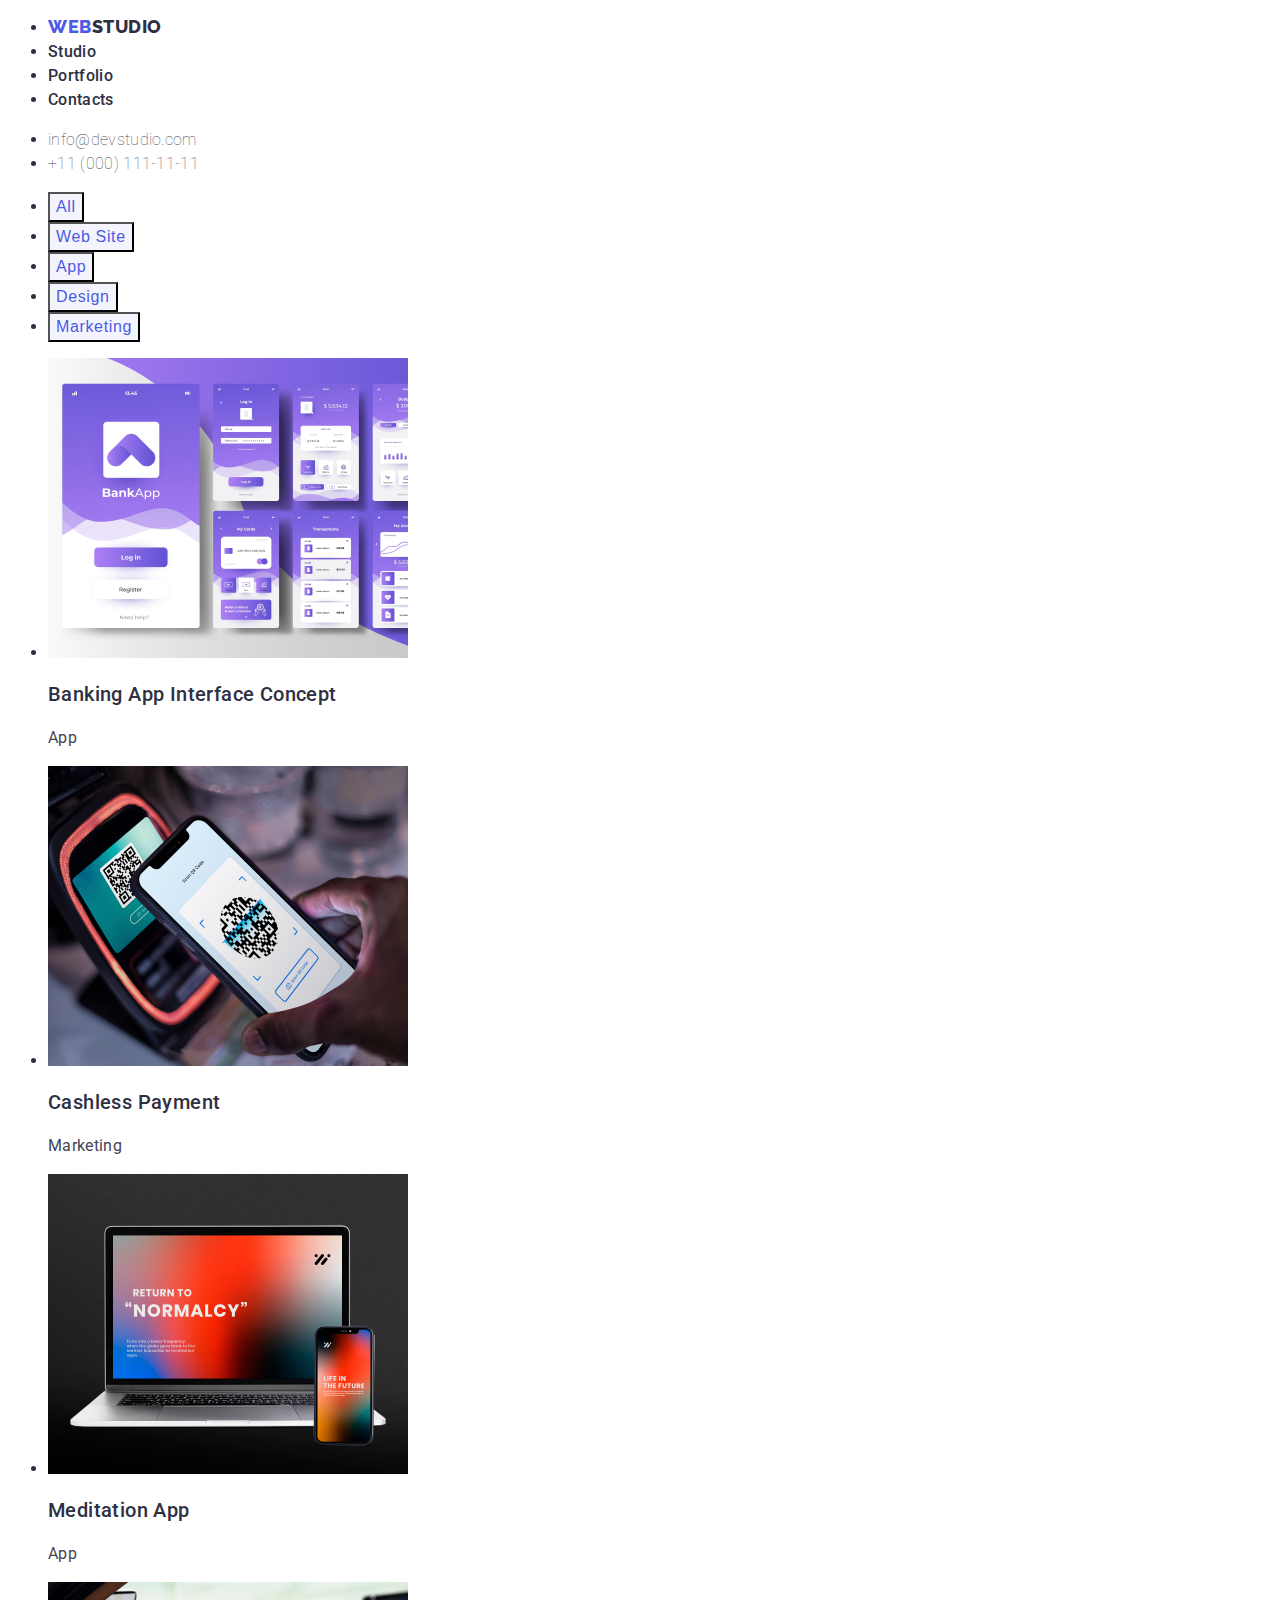
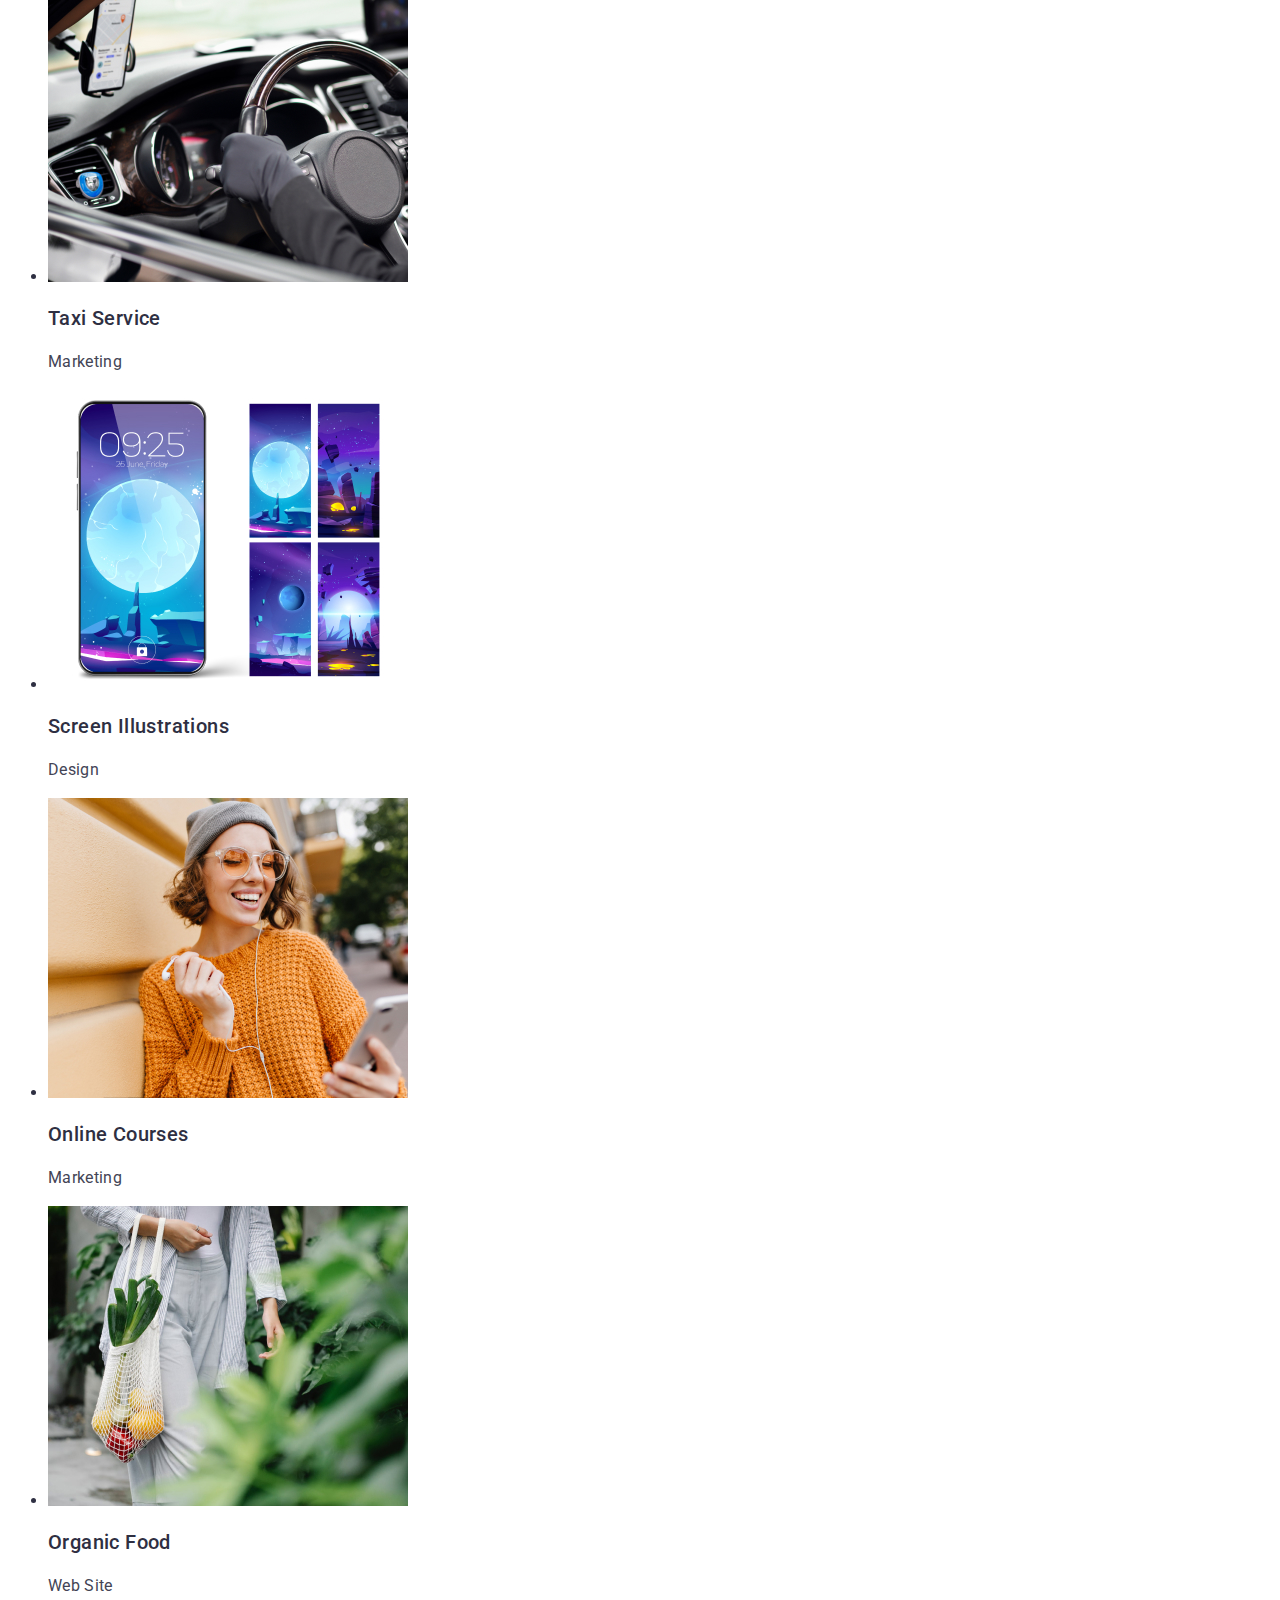
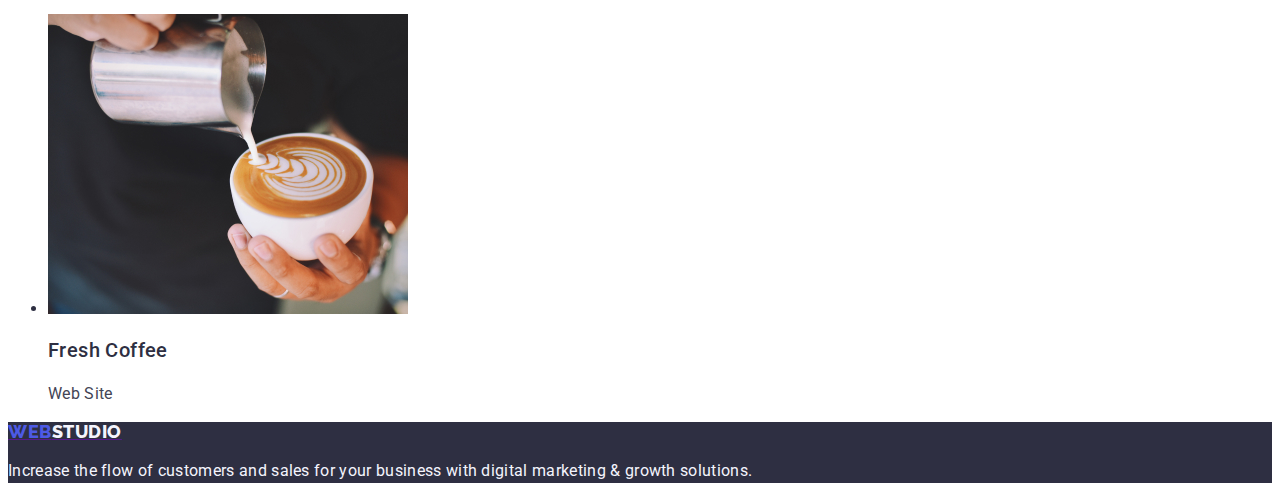
==== portfolio.html @ da1d8193 "Initial commit" ====
<!DOCTYPE html>
<html lang="en">
  <head>
    <meta charset="UTF-8" />
    <meta name="webstudio" content="Portfolio" />
    <title>Portfolio</title>
    <link rel="preconnect" href="https://fonts.googleapis.com" />
    <link rel="preconnect" href="https://fonts.gstatic.com" crossorigin />
    <link
      href="https://fonts.googleapis.com/css2?family=Raleway:wght@800&family=Roboto:wght@400;500;700;900&display=swap"
      rel="stylesheet"
    />
    <link rel="stylesheet" href="./css/styles.css" />
  </head>
  <body>
    <header>
      <nav>
        <ul class="navi-link">
          <li>
            <a href="">
              <span class="logo-web"> WEB</span
              ><span class="logo-studio">STUDIO</span>
            </a>
          </li>
          <li><a href="index.html"> Studio</a></li>
          <li><a href="portfolio.html">Portfolio</a></li>
          <li><a href="">Contacts</a></li>
        </ul>
      </nav>
      <ul class="contacts-links">
        <li><a href="mailto:info@devstudio.com">info@devstudio.com</a></li>
        <li><a href="tel:+11(000)1111111">+11 (000) 111-11-11</a></li>
      </ul>
    </header>
    <main>
      <section>
        <ul class="navi-button">
          <li><button type="button">All</button></li>
          <li>
            <button type="button">Web Site</button>
          </li>
          <li>
            <button type="button">App</button>
          </li>
          <li>
            <button type="button">Design</button>
          </li>
          <li>
            <button type="button">Marketing</button>
          </li>
        </ul>
      </section>
      <section>
        <ul class="photo-name photo-name-item">
          <li>
            <img
              src="images/portfolio1.jpg"
              alt="smartphone screens with banking application"
              width="360"
              height="300"
            />
            <h3>Banking App Interface Concept</h3>
            <p>App</p>
          </li>
          <li>
            <img
              src="images/portfolio2.jpg"
              alt="smartphone screen with qr code"
              width="360"
              height="300"
            />
            <h3>Cashless Payment</h3>
            <p>Marketing</p>
          </li>
          <li>
            <img
              src="images/portfolio3.jpg"
              alt="a laptop with a display screen and a smartphone with the same screen"
              width="360"
              height="300"
            />
            <h3>Meditation App</h3>
            <p>App</p>
          </li>
          <li>
            <img
              src="images/portfolio4.jpg"
              alt="car interior and gloved hands on the steering wheel, smartphone with a map above the steering wheel"
              width="360"
              height="300"
            />
            <h3>Taxi Service</h3>
            <p>Marketing</p>
          </li>
          <li>
            <img
              src="images/portfolio5.jpg"
              alt="smartphone screens with screensaver"
              width="360"
              height="300"
            />
            <h3>Screen Illustrations</h3>
            <p>Design</p>
          </li>
          <li>
            <img
              src="images/portfolio6.jpg"
              alt="a smiling woman in a gray cap, glasses and a yellow sweater holds a smartphone in her hand"
              width="360"
              height="300"
            />
            <h3>Online Courses</h3>
            <p>Marketing</p>
          </li>
          <li>
            <img
              src="images/portfolio8.jpg"
              alt="silhouette of a woman holding a bag in her hand with vegetables"
              width="360"
              height="300"
            />
            <h3>Organic Food</h3>
            <p>Web Site</p>
          </li>

          <li>
            <img
              src="images/portfolio9.jpg"
              alt="a cup of coffee with frothed milk poured"
              width="360"
              height="300"
            />
            <h3>Fresh Coffee</h3>
            <p>Web Site</p>
          </li>
        </ul>
      </section>
    </main>
    <footer>
      <a href="">
        <span class="logo-web"> WEB</span
        ><span class="logo-studio-footer">STUDIO</span>
      </a>
      <p class="footer-tekst">
        Increase the flow of customers and sales for your business with digital
        marketing & growth solutions.
      </p>
    </footer>
  </body>
</html>
---- css/styles.css ----
:root {
  --dark: #2e2f42;
  --primary-brand: #4d5ae5;
  --text: #434455;
  --light: #f4f4fd;
  --accent: #e7e9fc;
  --pressed-state: #404bbf;
  --white: #ffffff;
}

body {
  font-family: "Roboto", sans-serif;
  color: var(--dark, #2e2f42);
  background-color: var(--white, #ffffff);
}
header {
  color: var(--dark, #2e2f42);
  font-weight: 48;
}
.logo-web {
  color: var(--primary-brand, #4d5ae5);
  font-family: Raleway;
  font-size: 18px;
  font-weight: 800;
  line-height: 1.16;
  letter-spacing: 0.54px;
  text-transform: uppercase;
}

.logo-studio {
  color: var(--dark, #2e2f42);
  font-family: Raleway;
  font-size: 18px;
  font-weight: 800;
  line-height: 1.16;
  letter-spacing: 0.54px;
  text-transform: uppercase;
}
.navi-link a {
  text-decoration: none;
  color: var(--dark, #2e2f42);
  font-size: 16px;
  font-weight: 500;
  line-height: 1.5;
  letter-spacing: 0.32px;
}
.navi-link a:hover,
.navi-link a:focus {
  color: var(--pressed-state, #404bbf);
  text-decoration: none;
}
.contacts-links a {
  text-decoration: none;
  color: var(--text, #434455);
  font-size: 16px;
  line-height: 1.5;
  letter-spacing: 0.32px;
}
.contacts-links a:hover,
.contacts-links a:focus {
  color: var(--pressed-state, #404bbf);
}
.hero {
  background-color: var(--dark, #2e2f42);
  text-align: center;
}
.hero-text {
  font-size: 56px;
  color: var(--white, #ffffff);
  font-weight: 700;
  line-height: 1.07;
  letter-spacing: 1.12px;
}
.servis-button {
  color: var(--white, #ffffff);
  font-size: 16px;
  font-weight: 500;
  line-height: 1.5;
  letter-spacing: 0.64px;
  background: var(--primary-brand, #4d5ae5);
  box-shadow: 0px 4px 4px 0px rgba(0, 0, 0, 0, 0.15);
}
.servis-button:hover,
.servis-button:focus {
  background: var(--pressed-state, #404bbf);
}
button:hover {
  cursor: pointer;
}
.feature-header {
  color: var(--dark, #2e2f42);
  font-size: 20px;
  font-weight: 500;
  line-height: 1.2;
  letter-spacing: 0.4px;
}
.feature {
  color: var(--text, #434455);
  font-size: 16px;
  line-height: 1.5;
  letter-spacing: 0.32px;
}
.section-header {
  color: var(--dark, #2e2f42);
  text-align: center;
  font-size: 36px;
  font-weight: 700;
  line-height: 1.11;
  letter-spacing: 0.72px;
  text-transform: capitalize;
}
.team {
  background-color: var(--light, #f4f4fd);
}
.photo-name h3 {
  color: var(--dark, #2e2f42);
  font-size: 20px;
  font-weight: 500;
  line-height: 1.2;
  letter-spacing: 0.4px;
}
.photo-name-item p {
  color: var(--text, #434455);
  font-size: 16px;
  line-height: 1.5;
  letter-spacing: 0.32px;
}

footer {
  background-color: var(--dark, #2e2f42);
}
.logo-studio-footer {
  color: var(--light, #f4f4fd);
  font-family: Raleway;
  font-size: 18px;
  font-weight: 800;
  line-height: 1.16;
  letter-spacing: 0.54px;
  text-transform: uppercase;
}
.footer-tekst {
  color: var(--light, #f4f4fd);
  font-size: 16px;
  line-height: 1.5;
  letter-spacing: 0.32px;
}
.navi-button button {
  color: var(--primary-brand, #4d5ae5);
  line-height: 1.5;
  font-size: 16px;
  font-weight: 500;
  letter-spacing: 0.64px;
  background: var(--light, #f4f4fd);
}
.navi-button button:hover,
.navi-button button:focus {
  color: var(--white, #ffffff);
  background: var(--pressed-state, #404bbf);
  box-shadow: 0px 2px 2px 0px rgba(0, 0, 0, 0.12),
    0px 2px 1px 0px rgba(0, 0, 0, 0.08), 0px 3px 1px 0px rgba(0, 0, 0, 0.1);
}
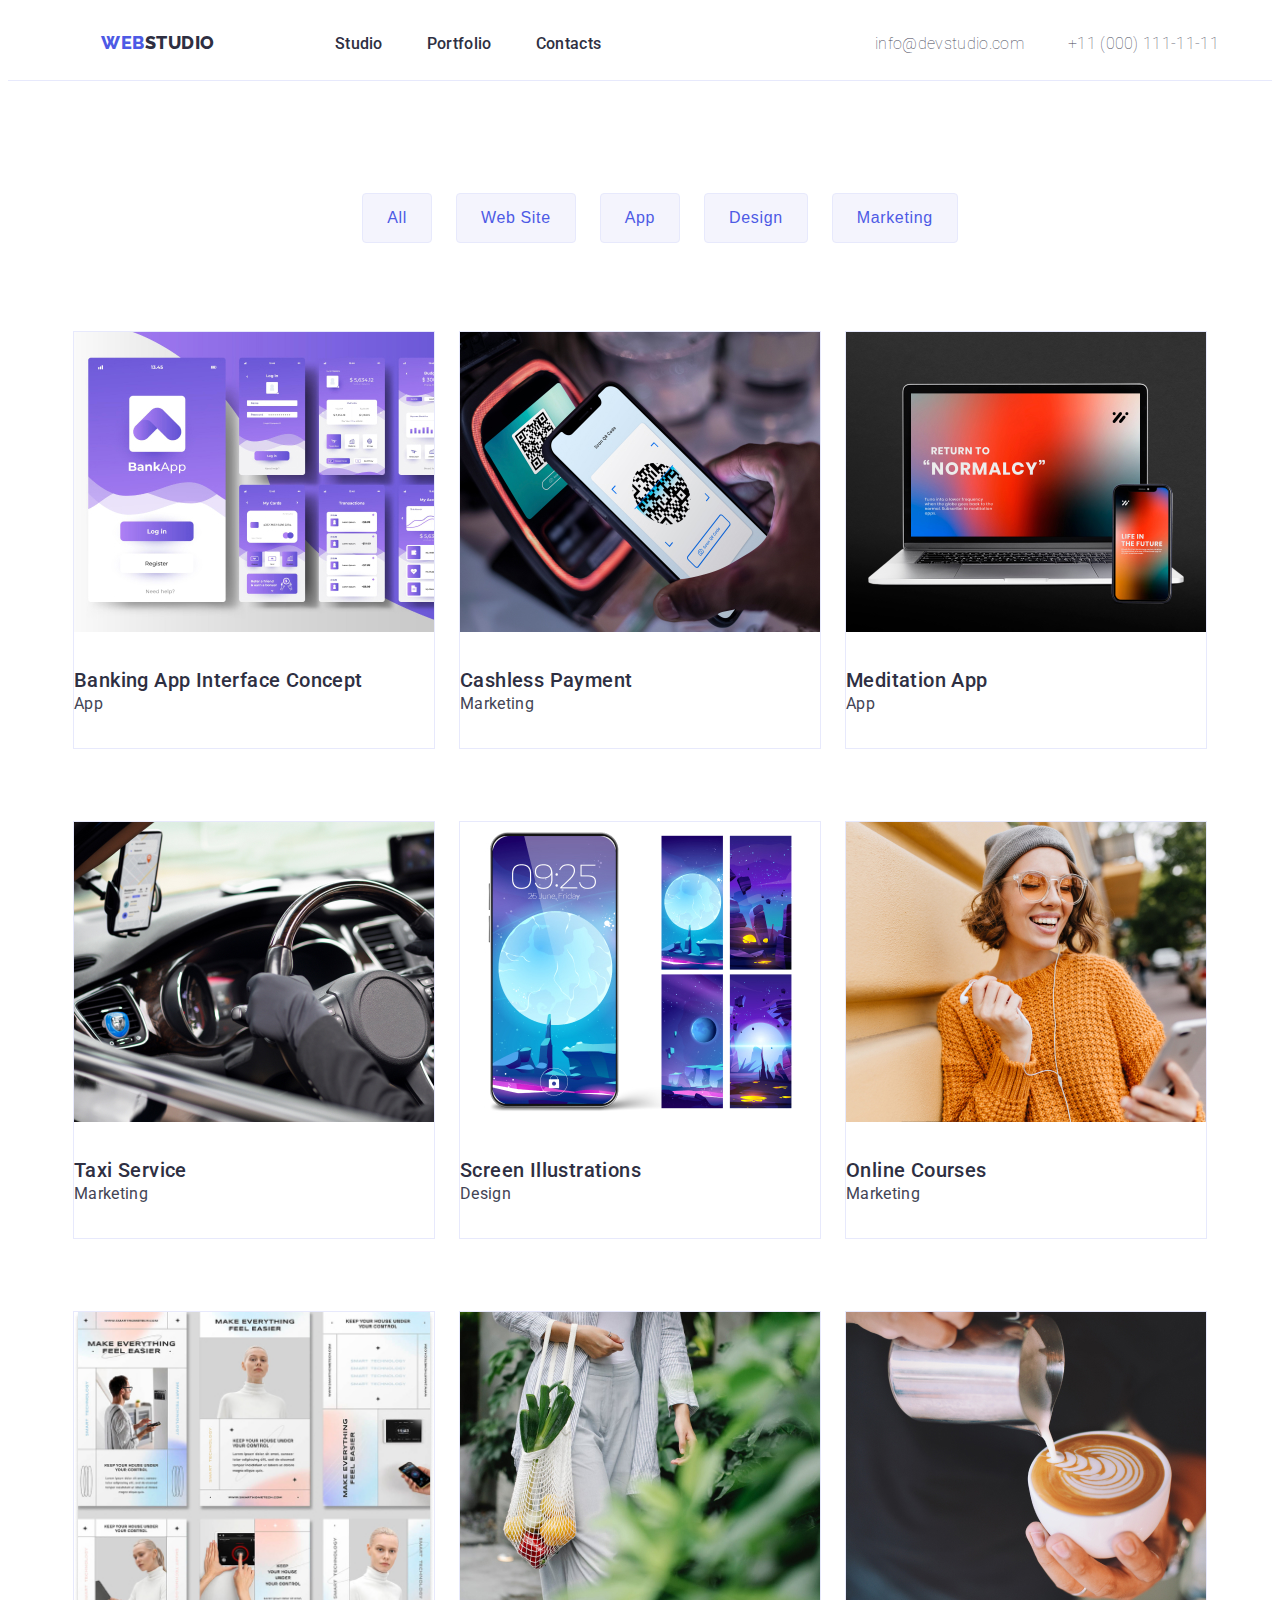
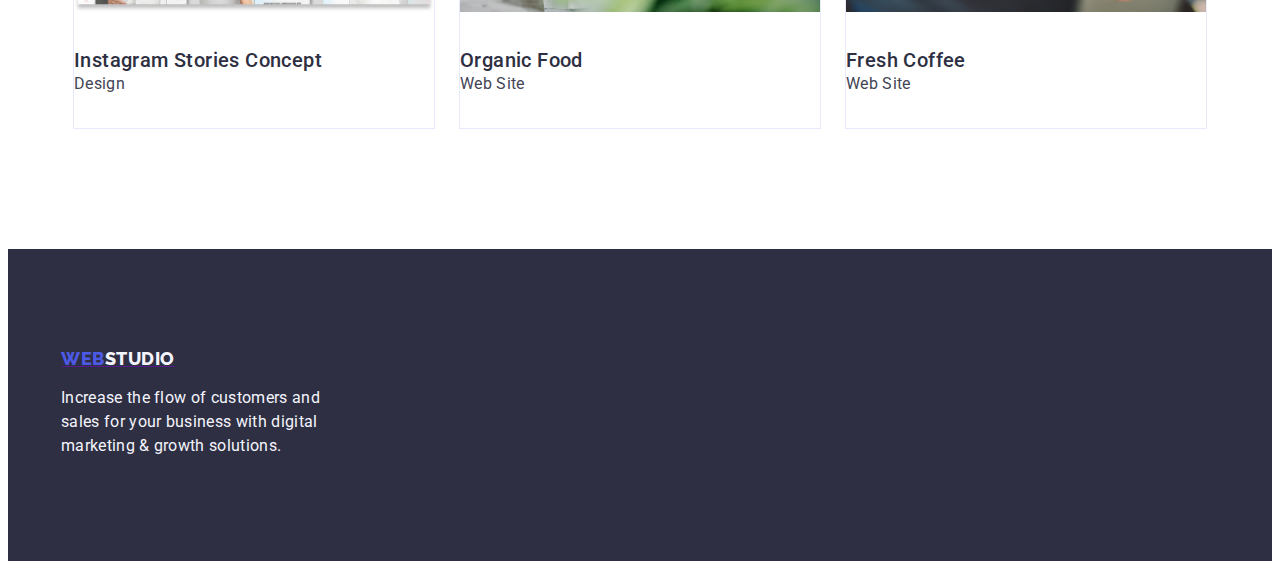
==== commit 18c74309: "update" ====
--- a/portfolio.html
+++ b/portfolio.html
@@ -4,6 +4,13 @@
     <meta charset="UTF-8" />
     <meta name="webstudio" content="Portfolio" />
     <title>Portfolio</title>
+    <link
+      rel="stylesheet"
+      href="https://cdnjs.cloudflare.com/ajax/libs/modern-normalize/2.0.0/modern-normalize.min.css"
+      integrity="sha512-4xo8blKMVCiXpTaLzQSLSw3KFOVPWhm/TRtuPVc4WG6kUgjH6J03IBuG7JZPkcWMxJ5huwaBpOpnwYElP/m6wg=="
+      crossorigin="anonymous"
+      referrerpolicy="no-referrer"
+    />
     <link rel="preconnect" href="https://fonts.googleapis.com" />
     <link rel="preconnect" href="https://fonts.gstatic.com" crossorigin />
     <link
@@ -14,137 +21,179 @@
   </head>
   <body>
     <header>
-      <nav>
-        <ul class="navi-link">
-          <li>
-            <a href="">
-              <span class="logo-web"> WEB</span
-              ><span class="logo-studio">STUDIO</span>
-            </a>
-          </li>
-          <li><a href="index.html"> Studio</a></li>
-          <li><a href="portfolio.html">Portfolio</a></li>
-          <li><a href="">Contacts</a></li>
-        </ul>
-      </nav>
-      <ul class="contacts-links">
-        <li><a href="mailto:info@devstudio.com">info@devstudio.com</a></li>
-        <li><a href="tel:+11(000)1111111">+11 (000) 111-11-11</a></li>
-      </ul>
+      <div class="container navi">
+        <nav>
+          <ul class="navi-link navi-left">
+            <li>
+              <a class="navi-logo" href="">
+                <span class="logo-web"> Web</span
+                ><span class="logo-studio">Studio</span>
+              </a>
+            </li>
+            <li><a href="index.html"> Studio</a></li>
+            <li><a href="portfolio.html">Portfolio</a></li>
+            <li><a href="">Contacts</a></li>
+          </ul>
+        </nav>
+        <nav>
+          <ul class="contacts-links contacts">
+            <li><a href="mailto:info@devstudio.com">info@devstudio.com</a></li>
+            <li><a href="tel:+11(000)1111111">+11 (000) 111-11-11</a></li>
+          </ul>
+        </nav>
+      </div>
     </header>
     <main>
       <section>
-        <ul class="navi-button">
-          <li><button type="button">All</button></li>
-          <li>
-            <button type="button">Web Site</button>
-          </li>
-          <li>
-            <button type="button">App</button>
-          </li>
-          <li>
-            <button type="button">Design</button>
-          </li>
-          <li>
-            <button type="button">Marketing</button>
-          </li>
-        </ul>
+        <div class="container">
+          <ul class="navi-button">
+            <li><button type="button">All</button></li>
+            <li>
+              <button type="button">Web Site</button>
+            </li>
+            <li>
+              <button type="button">App</button>
+            </li>
+            <li>
+              <button type="button">Design</button>
+            </li>
+            <li>
+              <button type="button">Marketing</button>
+            </li>
+          </ul>
+        </div>
       </section>
       <section>
-        <ul class="photo-name photo-name-item">
-          <li>
-            <img
-              src="images/portfolio1.jpg"
-              alt="smartphone screens with banking application"
-              width="360"
-              height="300"
-            />
-            <h3>Banking App Interface Concept</h3>
-            <p>App</p>
-          </li>
-          <li>
-            <img
-              src="images/portfolio2.jpg"
-              alt="smartphone screen with qr code"
-              width="360"
-              height="300"
-            />
-            <h3>Cashless Payment</h3>
-            <p>Marketing</p>
-          </li>
-          <li>
-            <img
-              src="images/portfolio3.jpg"
-              alt="a laptop with a display screen and a smartphone with the same screen"
-              width="360"
-              height="300"
-            />
-            <h3>Meditation App</h3>
-            <p>App</p>
-          </li>
-          <li>
-            <img
-              src="images/portfolio4.jpg"
-              alt="car interior and gloved hands on the steering wheel, smartphone with a map above the steering wheel"
-              width="360"
-              height="300"
-            />
-            <h3>Taxi Service</h3>
-            <p>Marketing</p>
-          </li>
-          <li>
-            <img
-              src="images/portfolio5.jpg"
-              alt="smartphone screens with screensaver"
-              width="360"
-              height="300"
-            />
-            <h3>Screen Illustrations</h3>
-            <p>Design</p>
-          </li>
-          <li>
-            <img
-              src="images/portfolio6.jpg"
-              alt="a smiling woman in a gray cap, glasses and a yellow sweater holds a smartphone in her hand"
-              width="360"
-              height="300"
-            />
-            <h3>Online Courses</h3>
-            <p>Marketing</p>
-          </li>
-          <li>
-            <img
-              src="images/portfolio8.jpg"
-              alt="silhouette of a woman holding a bag in her hand with vegetables"
-              width="360"
-              height="300"
-            />
-            <h3>Organic Food</h3>
-            <p>Web Site</p>
-          </li>
+        <div class="container">
+          <ul class="project project-item">
+            <div class="project-box">
+              <li>
+                <img
+                  src="images/portfolio1.jpg"
+                  alt="smartphone screens with banking application"
+                  width="360"
+                  height="300"
+                />
+                <div class="project-name">
+                  <h3>Banking App Interface Concept</h3>
+                  <p>App</p>
+                </div>
+              </li>
+              <li>
+                <img
+                  src="images/portfolio2.jpg"
+                  alt="smartphone screen with qr code"
+                  width="360"
+                  height="300"
+                />
+                <div class="project-name">
+                  <h3>Cashless Payment</h3>
+                  <p>Marketing</p>
+                </div>
+              </li>
+              <li>
+                <img
+                  src="images/portfolio3.jpg"
+                  alt="a laptop with a display screen and a smartphone with the same screen"
+                  width="360"
+                  height="300"
+                />
+                <div class="project-name">
+                  <h3>Meditation App</h3>
+                  <p>App</p>
+                </div>
+              </li>
+            </div>
+            <div class="project-box">
+              <li>
+                <img
+                  src="images/portfolio4.jpg"
+                  alt="car interior and gloved hands on the steering wheel, smartphone with a map above the steering wheel"
+                  width="360"
+                  height="300"
+                />
+                <div class="project-name">
+                  <h3>Taxi Service</h3>
+                  <p>Marketing</p>
+                </div>
+              </li>
+              <li>
+                <img
+                  src="images/portfolio5.jpg"
+                  alt="smartphone screens with screensaver"
+                  width="360"
+                  height="300"
+                />
+                <div class="project-name">
+                  <h3>Screen Illustrations</h3>
+                  <p>Design</p>
+                </div>
+              </li>
+              <li>
+                <img
+                  src="images/portfolio6.jpg"
+                  alt="a smiling woman in a gray cap, glasses and a yellow sweater holds a smartphone in her hand"
+                  width="360"
+                  height="300"
+                />
+                <div class="project-name">
+                  <h3>Online Courses</h3>
+                  <p>Marketing</p>
+                </div>
+              </li>
+            </div>
+            <li>
+              <img
+                src="images/portfolio7.jpg"
+                alt="smartphone display with Instagram Stories Concept"
+                width="360"
+                height="300"
+              />
+              <div class="project-name">
+                <h3>Instagram Stories Concept</h3>
+                <p>Design</p>
+              </div>
+            </li>
+            <li>
+              <img
+                src="images/portfolio8.jpg"
+                alt="silhouette of a woman holding a bag in her hand with vegetables"
+                width="360"
+                height="300"
+              />
+              <div class="project-name">
+                <h3>Organic Food</h3>
+                <p>Web Site</p>
+              </div>
+            </li>
 
-          <li>
-            <img
-              src="images/portfolio9.jpg"
-              alt="a cup of coffee with frothed milk poured"
-              width="360"
-              height="300"
-            />
-            <h3>Fresh Coffee</h3>
-            <p>Web Site</p>
-          </li>
-        </ul>
+            <li>
+              <img
+                src="images/portfolio9.jpg"
+                alt="a cup of coffee with frothed milk poured"
+                width="360"
+                height="300"
+              />
+              <div class="project-name">
+                <h3>Fresh Coffee</h3>
+                <p>Web Site</p>
+              </div>
+            </li>
+          </ul>
+        </div>
       </section>
     </main>
-    <footer>
-      <a href="">
-        <span class="logo-web"> WEB</span
-        ><span class="logo-studio-footer">STUDIO</span>
-      </a>
-      <p class="footer-tekst">
-        Increase the flow of customers and sales for your business with digital
-        marketing & growth solutions.
-      </p>
+    <footer class="footer-class">
+      <div class="container logo-footer">
+        <a href="">
+          <span class="logo-web"> WEB</span
+          ><span class="logo-studio-footer">STUDIO</span>
+        </a>
+        <p class="footer-tekst">
+          Increase the flow of customers and sales for your business with
+          digital marketing & growth solutions.
+        </p>
+      </div>
     </footer>
   </body>
 </html>
--- a/css/styles.css
+++ b/css/styles.css
@@ -7,16 +7,42 @@
   --pressed-state: #404bbf;
   --white: #ffffff;
 }
-
+html {
+  overflow: auto;
+  box-sizing: border-box;
+  max-width: 1440px;
+  margin: auto;
+}
+ul {
+  list-style-type: none;
+}
+.container {
+  width: 1158px;
+  margin: 0 auto;
+  padding: 0;
+}
 body {
   font-family: "Roboto", sans-serif;
   color: var(--dark, #2e2f42);
   background-color: var(--white, #ffffff);
-}
+  font-size: 16px;
+}
+/* nagłówek */
 header {
+  border-bottom: 1px solid var(--accent, #e7e9fc);
+  background: var(--white, #ffffff);
   color: var(--dark, #2e2f42);
   font-weight: 48;
 }
+.navi {
+  display: flex;
+  align-items: center;
+  justify-content: space-between;
+  margin: 0 auto;
+  padding: 0 15px;
+  height: 72px;
+}
+
 .logo-web {
   color: var(--primary-brand, #4d5ae5);
   font-family: Raleway;
@@ -35,7 +61,9 @@
   line-height: 1.16;
   letter-spacing: 0.54px;
   text-transform: uppercase;
-}
+  padding-right: 76px;
+}
+
 .navi-link a {
   text-decoration: none;
   color: var(--dark, #2e2f42);
@@ -49,6 +77,24 @@
   color: var(--pressed-state, #404bbf);
   text-decoration: none;
 }
+.navi-logo {
+  display: inline-flex;
+  height: 24px;
+  align-items: center;
+}
+.navi-left li {
+  display: inline-flex;
+  align-items: flex-start;
+  gap: 40px;
+  padding-right: 40px;
+}
+
+.contacts li {
+  display: inline-flex;
+  margin-left: auto;
+  justify-content: flex-end;
+  padding-left: 40px;
+}
 .contacts-links a {
   text-decoration: none;
   color: var(--text, #434455);
@@ -60,18 +106,35 @@
 .contacts-links a:focus {
   color: var(--pressed-state, #404bbf);
 }
+/* studio - sekcja główna */
 .hero {
   background-color: var(--dark, #2e2f42);
   text-align: center;
-}
+  height: 600px;
+  margin: auto;
+  padding: 0;
+}
+
 .hero-text {
+  width: 496px;
+  padding-top: 188px;
+  margin: auto;
   font-size: 56px;
   color: var(--white, #ffffff);
   font-weight: 700;
   line-height: 1.07;
   letter-spacing: 1.12px;
+  padding-bottom: 48px;
 }
 .servis-button {
+  width: 105;
+  height: 24;
+  display: inline-flex;
+  padding: 16px 32px;
+  align-items: flex-start;
+  gap: 10px;
+  border-radius: 4px;
+  border: 4px;
   color: var(--white, #ffffff);
   font-size: 16px;
   font-weight: 500;
@@ -87,20 +150,32 @@
 button:hover {
   cursor: pointer;
 }
-.feature-header {
+/* studio - sekcja pierwsza */
+h3 {
   color: var(--dark, #2e2f42);
   font-size: 20px;
   font-weight: 500;
   line-height: 1.2;
   letter-spacing: 0.4px;
-}
-.feature {
-  color: var(--text, #434455);
-  font-size: 16px;
-  line-height: 1.5;
-  letter-spacing: 0.32px;
-}
-.section-header {
+  margin: auto;
+}
+.feature-list ul {
+  display: inline-flex;
+  flex-shrink: 0;
+  padding-top: 120px;
+  padding-bottom: 120px;
+  padding-left: 0;
+  gap: 24px;
+}
+.feature-item {
+  display: block;
+  width: 264px;
+  height: 104px;
+  flex-direction: column;
+  align-items: flex-start;
+}
+/* studio - sekcja What Are We Doing */
+h2 {
   color: var(--dark, #2e2f42);
   text-align: center;
   font-size: 36px;
@@ -109,25 +184,78 @@
   letter-spacing: 0.72px;
   text-transform: capitalize;
 }
+.doing-section li {
+  display: inline-flex;
+  flex-direction: column;
+  align-items: flex-start;
+  padding-left: 0;
+  margin-left: 0;
+  border: 1px solid var(--cornflower, #e7e9fc);
+  background: url(<path-to-image>),
+    lightgray -72.845px -19px / 144.444% 112.667% no-repeat;
+}
+.doing {
+  height: 532px;
+  padding-top: 0;
+  padding-bottom: 120px;
+  margin: auto;
+}
+.doing-header {
+  margin: 0 auto;
+  padding-top: 0;
+  padding-bottom: 72px;
+}
+.doing-section {
+  display: flex;
+  justify-content: center;
+  gap: 24px;
+}
+/* studio - sekcja Our Team */
 .team {
   background-color: var(--light, #f4f4fd);
-}
-.photo-name h3 {
-  color: var(--dark, #2e2f42);
-  font-size: 20px;
-  font-weight: 500;
-  line-height: 1.2;
-  letter-spacing: 0.4px;
-}
-.photo-name-item p {
+  height: 732px;
+  margin: auto;
+}
+.team-header {
+  margin: 0 auto;
+  padding-top: 120px;
+  padding-bottom: 72px;
+}
+.team-item {
+  display: inline-flex;
+  justify-content: center;
+  flex-shrink: 0;
+  margin: 0 auto;
+  padding-left: 0;
+  gap: 24px;
+}
+.team-item li {
+  background-color: var(--white, #ffffff);
+  border-radius: 0px 0px 4px 4px;
+  box-shadow: 0px 2px 1px 0px rgba(46, 47, 66, 0.08),
+    0px 1px 1px 0px rgba(46, 47, 66, 0.16),
+    0px 1px 6px 0px rgba(46, 47, 66, 0.08);
+}
+.team-item-name {
+  padding-top: 32px;
+  padding-bottom: 32px;
+  text-align: center;
+}
+p {
   color: var(--text, #434455);
   font-size: 16px;
   line-height: 1.5;
   letter-spacing: 0.32px;
-}
-
-footer {
+  margin: auto;
+}
+/* Stopka */
+.footer-class {
   background-color: var(--dark, #2e2f42);
+  height: 312px;
+}
+.logo-footer {
+  padding-top: 100px;
+  justify-content: left;
 }
 .logo-studio-footer {
   color: var(--light, #f4f4fd);
@@ -143,8 +271,27 @@
   font-size: 16px;
   line-height: 1.5;
   letter-spacing: 0.32px;
+  width: 264px;
+  margin: 0;
+  padding-top: 16px;
+  padding-bottom: 100px;
+}
+/* portfolio - sekcja nawigacji*/
+.navi-button {
+  display: flex;
+  justify-content: center;
+  align-items: flex-start;
+  gap: 24px;
+  padding-top: 96px;
+  padding-bottom: 72px;
 }
 .navi-button button {
+  display: flex;
+  padding: 12px 24px;
+  justify-content: center;
+  align-items: center;
+  border-radius: 4px;
+  border: 1px solid var(--accent, #e7e9fc);
   color: var(--primary-brand, #4d5ae5);
   line-height: 1.5;
   font-size: 16px;
@@ -154,8 +301,35 @@
 }
 .navi-button button:hover,
 .navi-button button:focus {
+  align-items: flex-start;
+  border-radius: 4px;
   color: var(--white, #ffffff);
   background: var(--pressed-state, #404bbf);
   box-shadow: 0px 2px 2px 0px rgba(0, 0, 0, 0.12),
     0px 2px 1px 0px rgba(0, 0, 0, 0.08), 0px 3px 1px 0px rgba(0, 0, 0, 0.1);
 }
+/* portfolio - sekcja projekt*/
+
+.project {
+  padding-left: 0;
+  display: flex;
+  flex-wrap: wrap;
+  justify-content: center;
+  gap: 24px;
+  padding-bottom: 120px;
+  padding-top: 0;
+  margin: 0 auto;
+}
+.project-name {
+  padding-top: 32px;
+  padding-bottom: 32px;
+}
+.project-item li {
+  border: 1px solid var(--cornflower, #e7e9fc);
+  background: var(--white, #fff);
+}
+.project-box {
+  padding-bottom: 48px;
+  display: flex;
+  gap: 24px;
+}
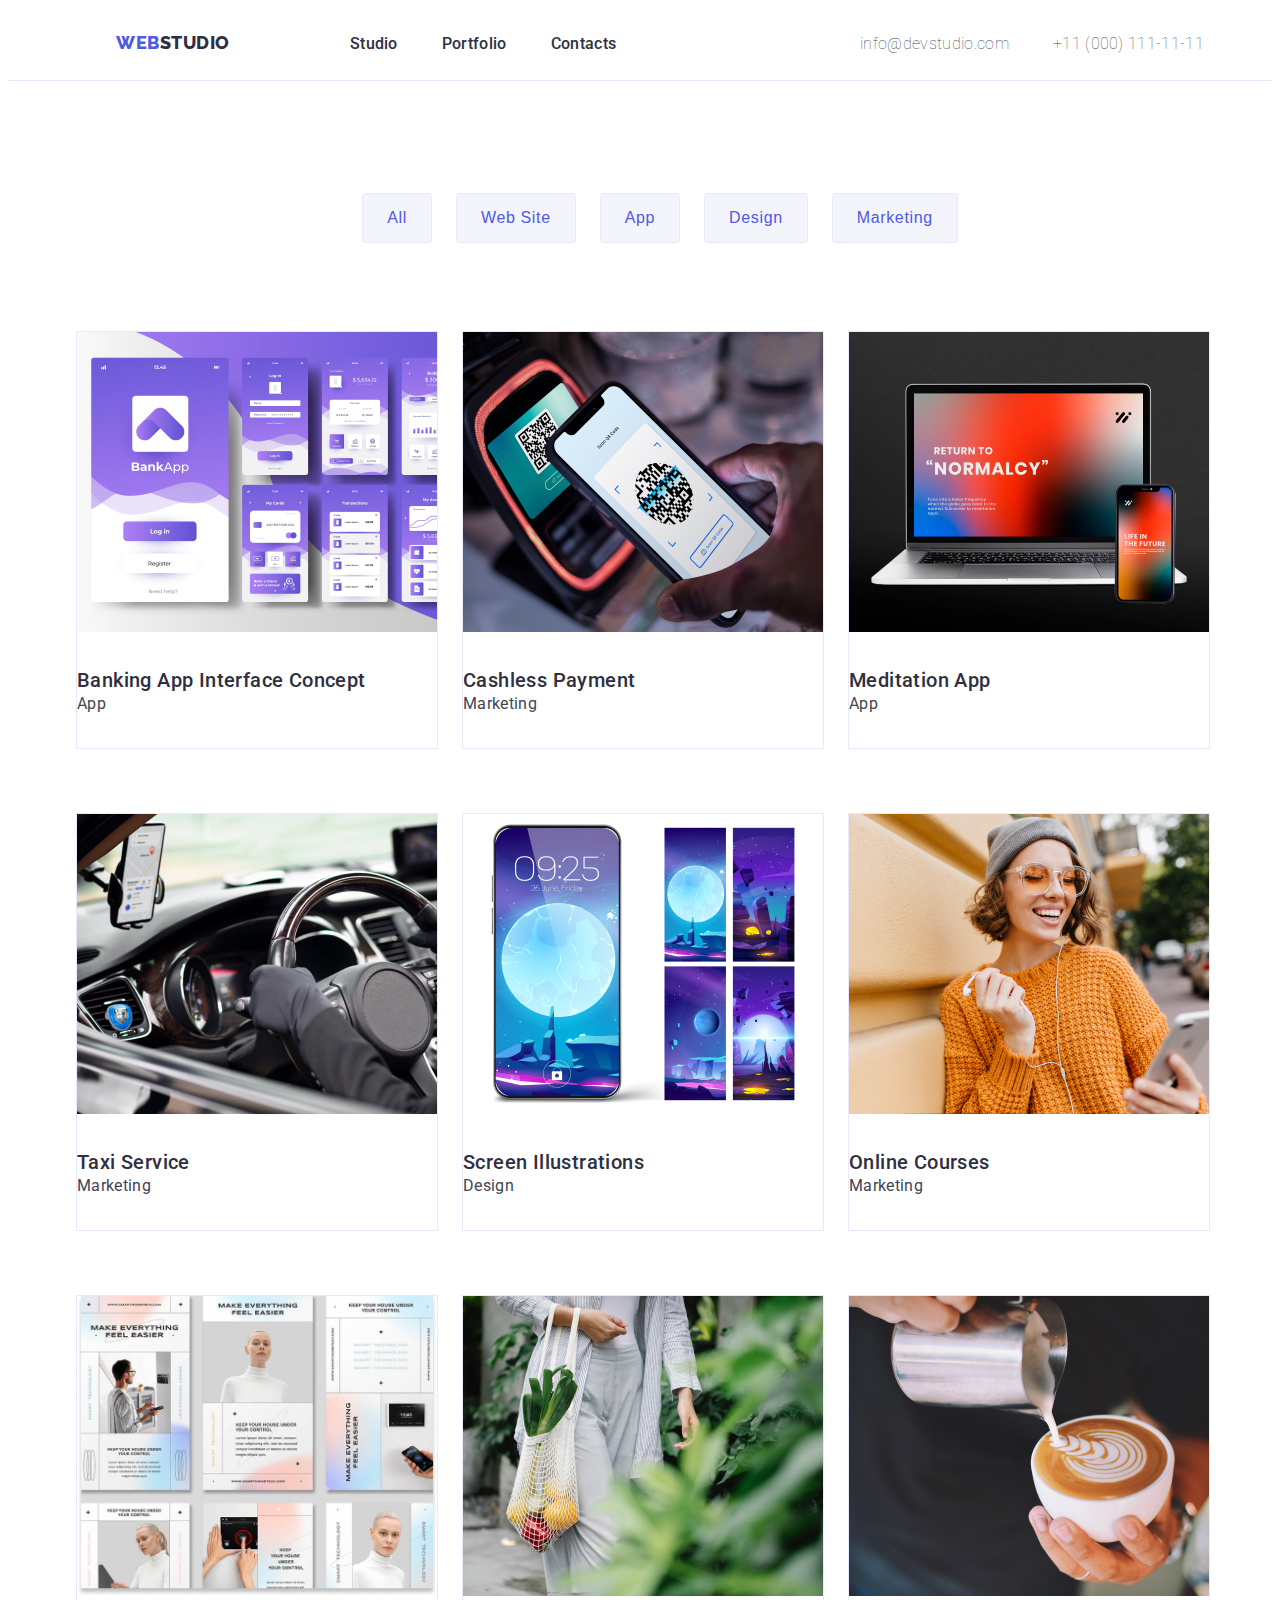
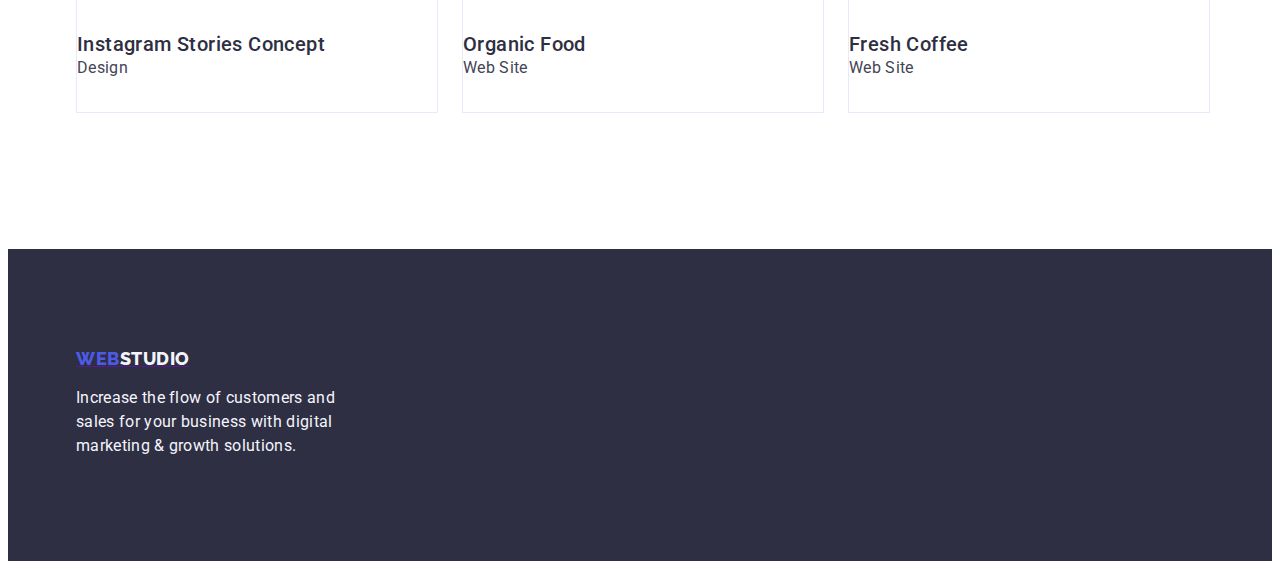
==== commit 5a7fad76: "update" ====
--- a/portfolio.html
+++ b/portfolio.html
@@ -65,83 +65,83 @@
       </section>
       <section>
         <div class="container">
-          <ul class="project project-item">
-            <div class="project-box">
-              <li>
-                <img
-                  src="images/portfolio1.jpg"
-                  alt="smartphone screens with banking application"
-                  width="360"
-                  height="300"
-                />
-                <div class="project-name">
-                  <h3>Banking App Interface Concept</h3>
-                  <p>App</p>
-                </div>
-              </li>
-              <li>
-                <img
-                  src="images/portfolio2.jpg"
-                  alt="smartphone screen with qr code"
-                  width="360"
-                  height="300"
-                />
-                <div class="project-name">
-                  <h3>Cashless Payment</h3>
-                  <p>Marketing</p>
-                </div>
-              </li>
-              <li>
-                <img
-                  src="images/portfolio3.jpg"
-                  alt="a laptop with a display screen and a smartphone with the same screen"
-                  width="360"
-                  height="300"
-                />
-                <div class="project-name">
-                  <h3>Meditation App</h3>
-                  <p>App</p>
-                </div>
-              </li>
-            </div>
-            <div class="project-box">
-              <li>
-                <img
-                  src="images/portfolio4.jpg"
-                  alt="car interior and gloved hands on the steering wheel, smartphone with a map above the steering wheel"
-                  width="360"
-                  height="300"
-                />
-                <div class="project-name">
-                  <h3>Taxi Service</h3>
-                  <p>Marketing</p>
-                </div>
-              </li>
-              <li>
-                <img
-                  src="images/portfolio5.jpg"
-                  alt="smartphone screens with screensaver"
-                  width="360"
-                  height="300"
-                />
-                <div class="project-name">
-                  <h3>Screen Illustrations</h3>
-                  <p>Design</p>
-                </div>
-              </li>
-              <li>
-                <img
-                  src="images/portfolio6.jpg"
-                  alt="a smiling woman in a gray cap, glasses and a yellow sweater holds a smartphone in her hand"
-                  width="360"
-                  height="300"
-                />
-                <div class="project-name">
-                  <h3>Online Courses</h3>
-                  <p>Marketing</p>
-                </div>
-              </li>
-            </div>
+          <ul class="project-box">
+            <li>
+              <img
+                src="images/portfolio1.jpg"
+                alt="smartphone screens with banking application"
+                width="360"
+                height="300"
+              />
+              <div class="project-name">
+                <h3>Banking App Interface Concept</h3>
+                <p>App</p>
+              </div>
+            </li>
+            <li>
+              <img
+                src="images/portfolio2.jpg"
+                alt="smartphone screen with qr code"
+                width="360"
+                height="300"
+              />
+              <div class="project-name">
+                <h3>Cashless Payment</h3>
+                <p>Marketing</p>
+              </div>
+            </li>
+            <li>
+              <img
+                src="images/portfolio3.jpg"
+                alt="a laptop with a display screen and a smartphone with the same screen"
+                width="360"
+                height="300"
+              />
+              <div class="project-name">
+                <h3>Meditation App</h3>
+                <p>App</p>
+              </div>
+            </li>
+          </ul>
+          <ul class="project-box">
+            <li>
+              <img
+                src="images/portfolio4.jpg"
+                alt="car interior and gloved hands on the steering wheel, smartphone with a map above the steering wheel"
+                width="360"
+                height="300"
+              />
+              <div class="project-name">
+                <h3>Taxi Service</h3>
+                <p>Marketing</p>
+              </div>
+            </li>
+            <li>
+              <img
+                src="images/portfolio5.jpg"
+                alt="smartphone screens with screensaver"
+                width="360"
+                height="300"
+              />
+              <div class="project-name">
+                <h3>Screen Illustrations</h3>
+                <p>Design</p>
+              </div>
+            </li>
+            <li>
+              <img
+                src="images/portfolio6.jpg"
+                alt="a smiling woman in a gray cap, glasses and a yellow sweater holds a smartphone in her hand"
+                width="360"
+                height="300"
+              />
+              <div class="project-name">
+                <h3>Online Courses</h3>
+                <p>Marketing</p>
+              </div>
+            </li>
+          </ul>
+          <ul class="project">
             <li>
               <img
                 src="images/portfolio7.jpg"
--- a/css/styles.css
+++ b/css/styles.css
@@ -17,9 +17,9 @@
   list-style-type: none;
 }
 .container {
-  width: 1158px;
-  margin: 0 auto;
-  padding: 0;
+  width: 1128px;
+  margin: 0 auto;
+  padding: 0 15;
 }
 body {
   font-family: "Roboto", sans-serif;
@@ -39,7 +39,7 @@
   align-items: center;
   justify-content: space-between;
   margin: 0 auto;
-  padding: 0 15px;
+  padding: 0;
   height: 72px;
 }
 
@@ -200,6 +200,7 @@
   padding-bottom: 120px;
   margin: auto;
 }
+
 .doing-header {
   margin: 0 auto;
   padding-top: 0;
@@ -207,8 +208,9 @@
 }
 .doing-section {
   display: flex;
-  justify-content: center;
-  gap: 24px;
+  gap: 24px;
+  padding-left: 0;
+  margin: 0 auto;
 }
 /* studio - sekcja Our Team */
 .team {
@@ -311,25 +313,27 @@
 /* portfolio - sekcja projekt*/
 
 .project {
-  padding-left: 0;
-  display: flex;
-  flex-wrap: wrap;
-  justify-content: center;
-  gap: 24px;
   padding-bottom: 120px;
-  padding-top: 0;
-  margin: 0 auto;
+  display: flex;
+  gap: 24px;
+  padding-left: 0;
+}
+.project li {
+  border: 1px solid var(--cornflower, #e7e9fc);
+  background: var(--white, #fff);
 }
 .project-name {
   padding-top: 32px;
   padding-bottom: 32px;
 }
-.project-item li {
+
+.project-box {
+  padding-bottom: 48px;
+  display: flex;
+  gap: 24px;
+  padding-left: 0;
+}
+.project-box li {
   border: 1px solid var(--cornflower, #e7e9fc);
   background: var(--white, #fff);
 }
-.project-box {
-  padding-bottom: 48px;
-  display: flex;
-  gap: 24px;
-}
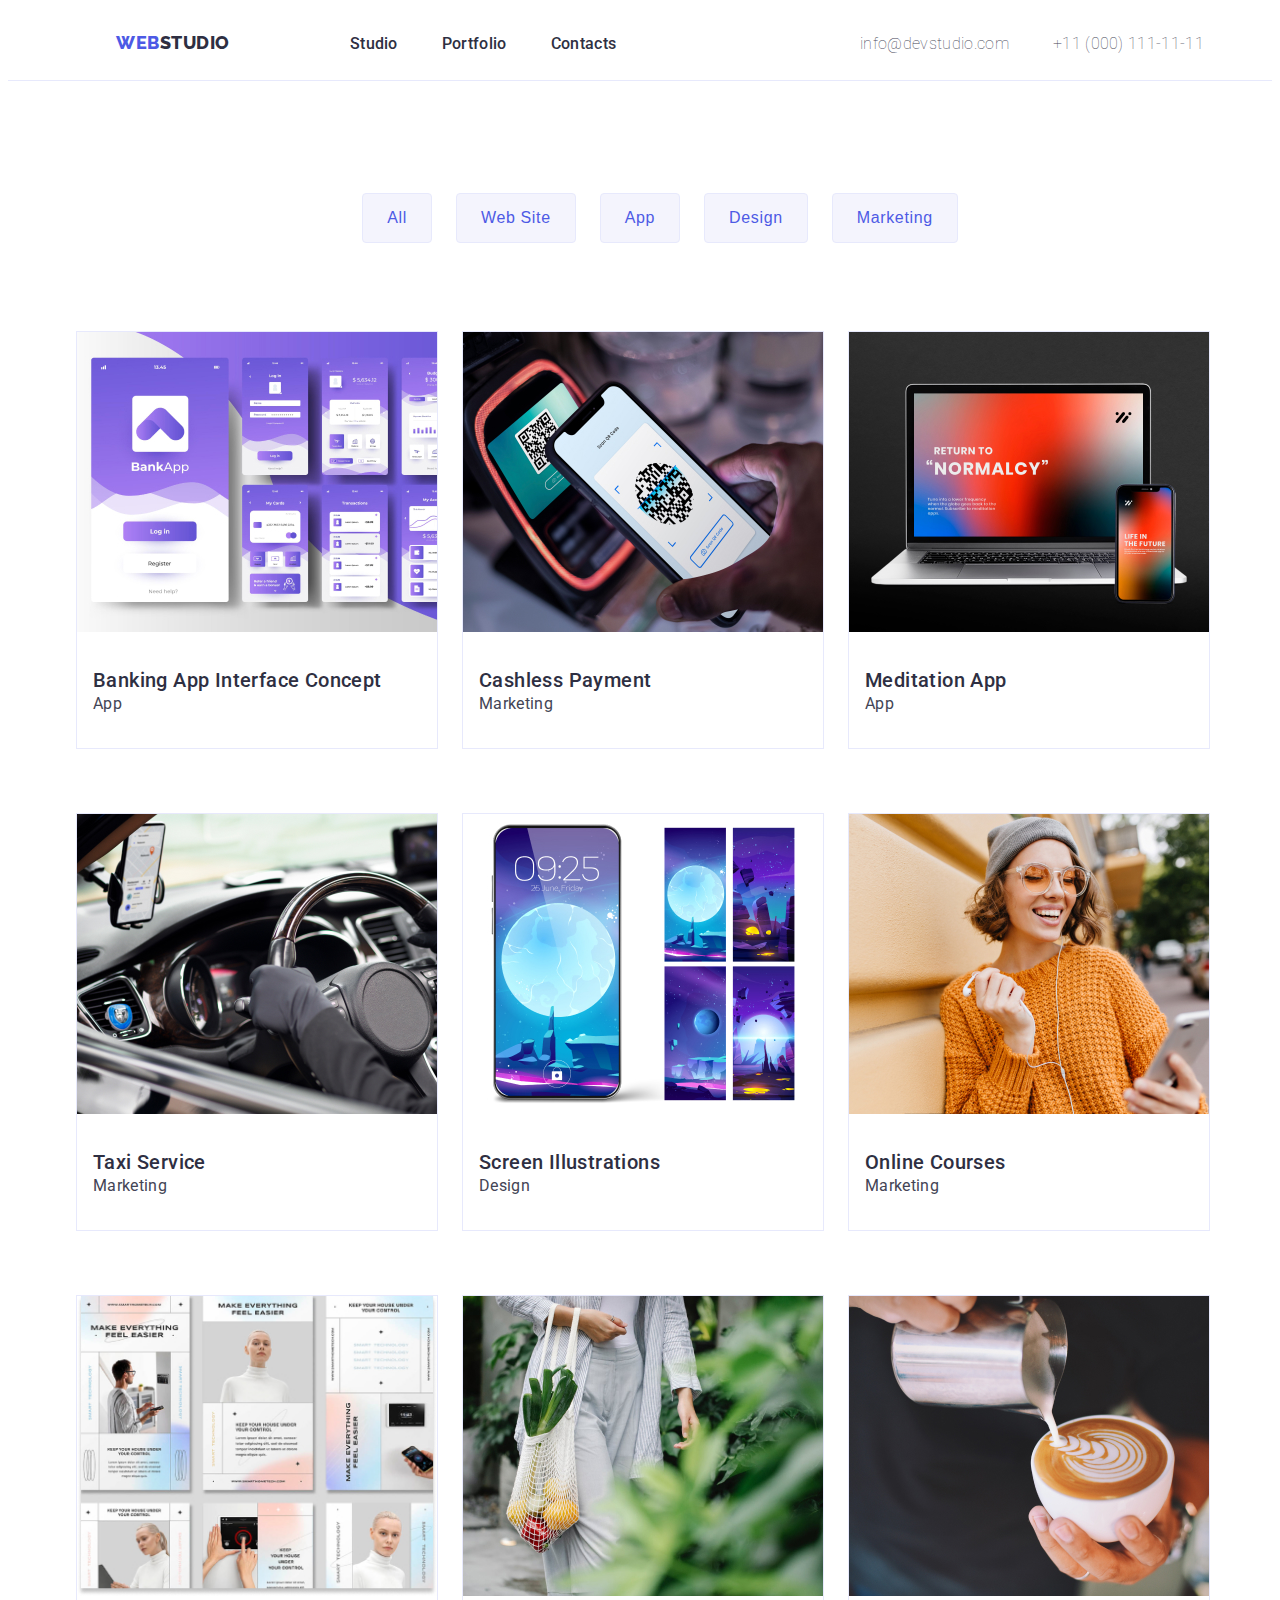
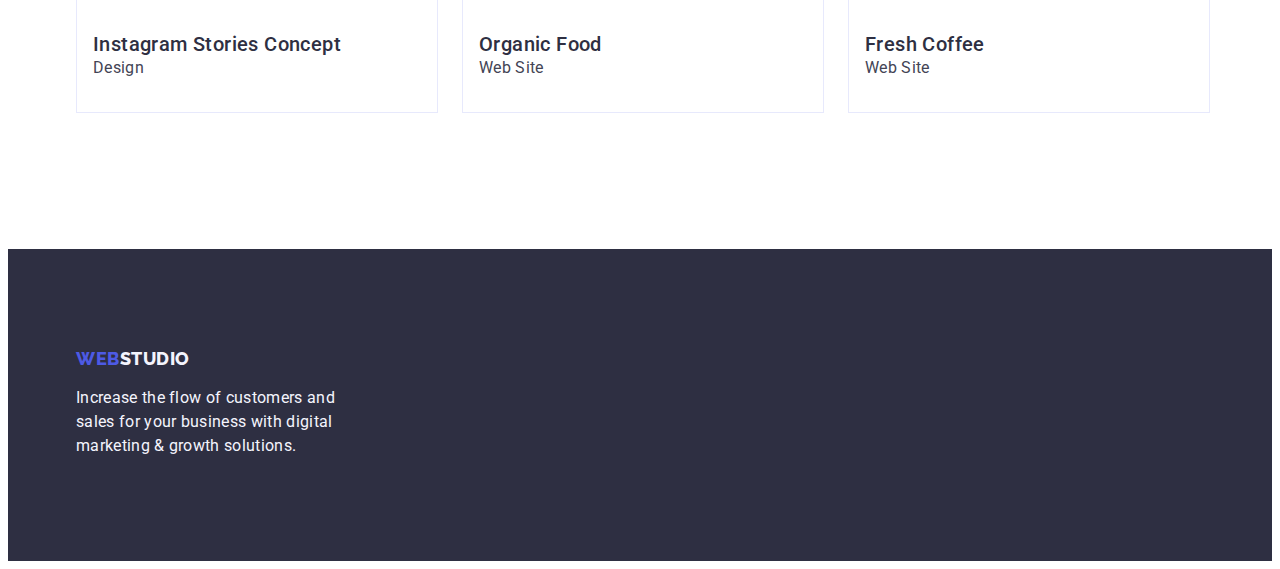
==== commit 795cf8ef: "update" ====
--- a/portfolio.html
+++ b/portfolio.html
@@ -185,7 +185,7 @@
     </main>
     <footer class="footer-class">
       <div class="container logo-footer">
-        <a href="">
+        <a class="link-footer" href="">
           <span class="logo-web"> WEB</span
           ><span class="logo-studio-footer">STUDIO</span>
         </a>
--- a/css/styles.css
+++ b/css/styles.css
@@ -242,6 +242,7 @@
   padding-top: 32px;
   padding-bottom: 32px;
   text-align: center;
+  gap: 8px;
 }
 p {
   color: var(--text, #434455);
@@ -278,6 +279,9 @@
   padding-top: 16px;
   padding-bottom: 100px;
 }
+.link-footer {
+  text-decoration: none;
+}
 /* portfolio - sekcja nawigacji*/
 .navi-button {
   display: flex;
@@ -323,8 +327,8 @@
   background: var(--white, #fff);
 }
 .project-name {
-  padding-top: 32px;
-  padding-bottom: 32px;
+  gap: 8px;
+  padding: 32px 16px;
 }
 
 .project-box {
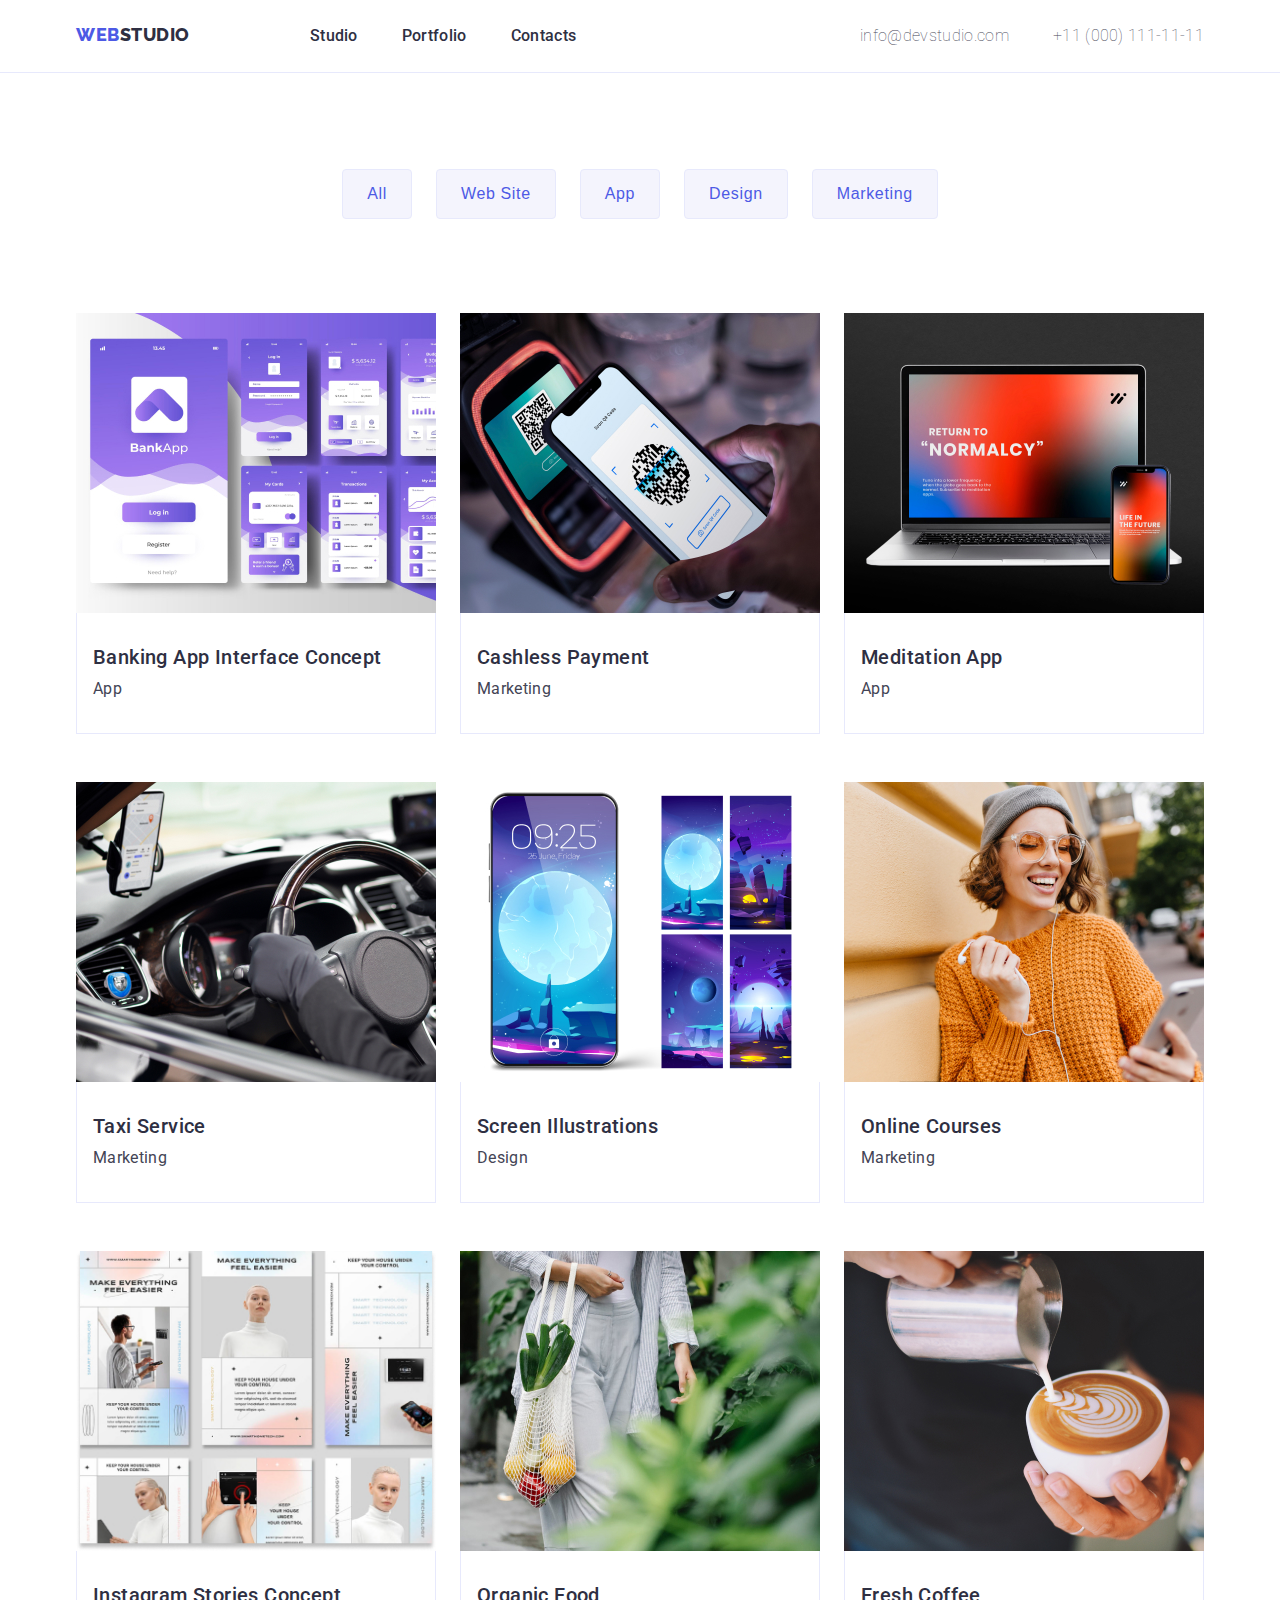
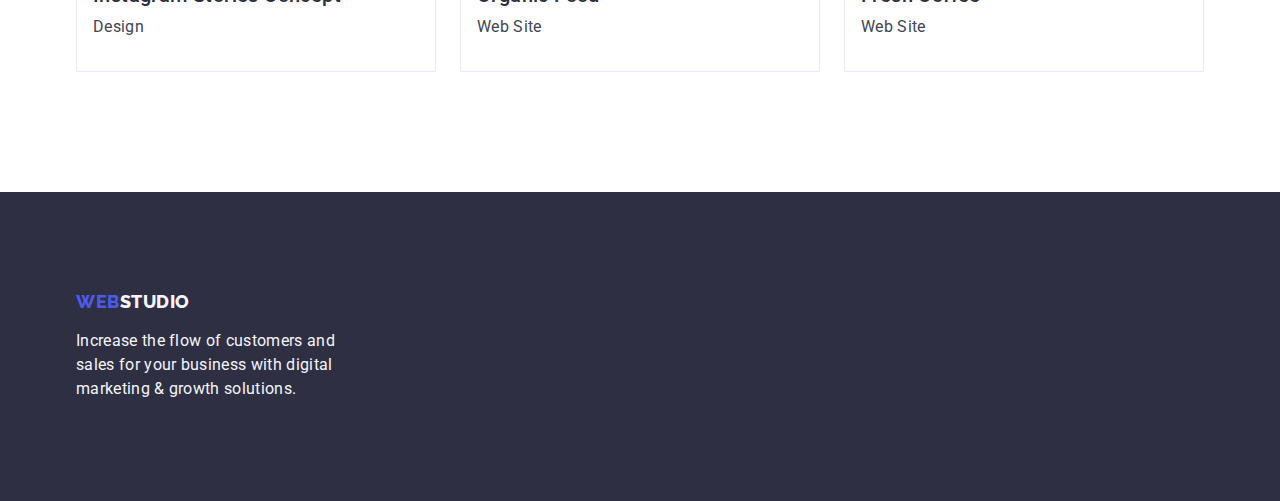
==== commit eccd1519: "update" ====
--- a/portfolio.html
+++ b/portfolio.html
@@ -63,11 +63,12 @@
           </ul>
         </div>
       </section>
-      <section>
+      <section class="project-margin">
         <div class="container">
           <ul class="project-box">
             <li>
               <img
+                class="project-photo"
                 src="images/portfolio1.jpg"
                 alt="smartphone screens with banking application"
                 width="360"
@@ -80,6 +81,7 @@
             </li>
             <li>
               <img
+                class="project-photo"
                 src="images/portfolio2.jpg"
                 alt="smartphone screen with qr code"
                 width="360"
@@ -92,6 +94,7 @@
             </li>
             <li>
               <img
+                class="project-photo"
                 src="images/portfolio3.jpg"
                 alt="a laptop with a display screen and a smartphone with the same screen"
                 width="360"
@@ -106,6 +109,7 @@
           <ul class="project-box">
             <li>
               <img
+                class="project-photo"
                 src="images/portfolio4.jpg"
                 alt="car interior and gloved hands on the steering wheel, smartphone with a map above the steering wheel"
                 width="360"
@@ -118,6 +122,7 @@
             </li>
             <li>
               <img
+                class="project-photo"
                 src="images/portfolio5.jpg"
                 alt="smartphone screens with screensaver"
                 width="360"
@@ -130,6 +135,7 @@
             </li>
             <li>
               <img
+                class="project-photo"
                 src="images/portfolio6.jpg"
                 alt="a smiling woman in a gray cap, glasses and a yellow sweater holds a smartphone in her hand"
                 width="360"
@@ -144,6 +150,7 @@
           <ul class="project">
             <li>
               <img
+                class="project-photo"
                 src="images/portfolio7.jpg"
                 alt="smartphone display with Instagram Stories Concept"
                 width="360"
@@ -156,6 +163,7 @@
             </li>
             <li>
               <img
+                class="project-photo"
                 src="images/portfolio8.jpg"
                 alt="silhouette of a woman holding a bag in her hand with vegetables"
                 width="360"
@@ -169,6 +177,7 @@
 
             <li>
               <img
+                class="project-photo"
                 src="images/portfolio9.jpg"
                 alt="a cup of coffee with frothed milk poured"
                 width="360"
--- a/css/styles.css
+++ b/css/styles.css
@@ -1,10 +1,10 @@
 :root {
-  --dark: #2e2f42;
-  --primary-brand: #4d5ae5;
-  --text: #434455;
-  --light: #f4f4fd;
-  --accent: #e7e9fc;
-  --pressed-state: #404bbf;
+  --navy-blue: #2e2f42;
+  --iris: #4d5ae5;
+  --slate: #434455;
+  --cloud: #f4f4fd;
+  --cornflower: #e7e9fc;
+  --ocean: #404bbf;
   --white: #ffffff;
 }
 html {
@@ -13,38 +13,45 @@
   max-width: 1440px;
   margin: auto;
 }
+* {
+  margin: 0;
+  padding: 0;
+}
+section {
+  padding-top: 120px;
+  padding-bottom: 120px;
+}
 ul {
   list-style-type: none;
 }
 .container {
   width: 1128px;
   margin: 0 auto;
-  padding: 0 15;
+  padding: 0 15px;
 }
 body {
   font-family: "Roboto", sans-serif;
-  color: var(--dark, #2e2f42);
+  color: var(--navy-blue, #2e2f42);
   background-color: var(--white, #ffffff);
   font-size: 16px;
 }
 /* nagłówek */
 header {
-  border-bottom: 1px solid var(--accent, #e7e9fc);
+  border-bottom: 1px solid var(--cornflower, #e7e9fc);
   background: var(--white, #ffffff);
-  color: var(--dark, #2e2f42);
+  color: var(--navy-blue, #2e2f42);
   font-weight: 48;
 }
 .navi {
   display: flex;
   align-items: center;
   justify-content: space-between;
-  margin: 0 auto;
-  padding: 0;
-  height: 72px;
+  padding-top: 24px;
+  padding-bottom: 24px;
 }
 
 .logo-web {
-  color: var(--primary-brand, #4d5ae5);
+  color: var(--iris, #4d5ae5);
   font-family: Raleway;
   font-size: 18px;
   font-weight: 800;
@@ -54,7 +61,7 @@
 }
 
 .logo-studio {
-  color: var(--dark, #2e2f42);
+  color: var(--navy-blue, #2e2f42);
   font-family: Raleway;
   font-size: 18px;
   font-weight: 800;
@@ -66,7 +73,7 @@
 
 .navi-link a {
   text-decoration: none;
-  color: var(--dark, #2e2f42);
+  color: var(--navy-blue, #2e2f42);
   font-size: 16px;
   font-weight: 500;
   line-height: 1.5;
@@ -74,12 +81,11 @@
 }
 .navi-link a:hover,
 .navi-link a:focus {
-  color: var(--pressed-state, #404bbf);
+  color: var(--ocean, #404bbf);
   text-decoration: none;
 }
 .navi-logo {
   display: inline-flex;
-  height: 24px;
   align-items: center;
 }
 .navi-left li {
@@ -97,22 +103,19 @@
 }
 .contacts-links a {
   text-decoration: none;
-  color: var(--text, #434455);
+  color: var(--slate, #434455);
   font-size: 16px;
   line-height: 1.5;
   letter-spacing: 0.32px;
 }
 .contacts-links a:hover,
 .contacts-links a:focus {
-  color: var(--pressed-state, #404bbf);
+  color: var(--ocean, #404bbf);
 }
 /* studio - sekcja główna */
 .hero {
-  background-color: var(--dark, #2e2f42);
+  background-color: var(--navy-blue, #2e2f42);
   text-align: center;
-  height: 600px;
-  margin: auto;
-  padding: 0;
 }
 
 .hero-text {
@@ -125,10 +128,9 @@
   line-height: 1.07;
   letter-spacing: 1.12px;
   padding-bottom: 48px;
+  margin-top: -120px;
 }
 .servis-button {
-  width: 105;
-  height: 24;
   display: inline-flex;
   padding: 16px 32px;
   align-items: flex-start;
@@ -139,44 +141,41 @@
   font-size: 16px;
   font-weight: 500;
   line-height: 1.5;
+  margin-bottom: 68px;
   letter-spacing: 0.64px;
-  background: var(--primary-brand, #4d5ae5);
+  background: var(--iris, #4d5ae5);
   box-shadow: 0px 4px 4px 0px rgba(0, 0, 0, 0, 0.15);
 }
 .servis-button:hover,
 .servis-button:focus {
-  background: var(--pressed-state, #404bbf);
+  background: var(--ocean, #404bbf);
 }
 button:hover {
   cursor: pointer;
 }
 /* studio - sekcja pierwsza */
 h3 {
-  color: var(--dark, #2e2f42);
+  color: var(--navy-blue, #2e2f42);
   font-size: 20px;
   font-weight: 500;
   line-height: 1.2;
   letter-spacing: 0.4px;
-  margin: auto;
+  padding-bottom: 8px;
 }
 .feature-list ul {
   display: inline-flex;
   flex-shrink: 0;
-  padding-top: 120px;
-  padding-bottom: 120px;
-  padding-left: 0;
   gap: 24px;
 }
 .feature-item {
   display: block;
   width: 264px;
-  height: 104px;
   flex-direction: column;
   align-items: flex-start;
 }
 /* studio - sekcja What Are We Doing */
 h2 {
-  color: var(--dark, #2e2f42);
+  color: var(--navy-blue, #2e2f42);
   text-align: center;
   font-size: 36px;
   font-weight: 700;
@@ -188,22 +187,16 @@
   display: inline-flex;
   flex-direction: column;
   align-items: flex-start;
-  padding-left: 0;
-  margin-left: 0;
+
   border: 1px solid var(--cornflower, #e7e9fc);
   background: url(<path-to-image>),
     lightgray -72.845px -19px / 144.444% 112.667% no-repeat;
 }
 .doing {
-  height: 532px;
   padding-top: 0;
-  padding-bottom: 120px;
-  margin: auto;
 }
 
 .doing-header {
-  margin: 0 auto;
-  padding-top: 0;
   padding-bottom: 72px;
 }
 .doing-section {
@@ -214,21 +207,15 @@
 }
 /* studio - sekcja Our Team */
 .team {
-  background-color: var(--light, #f4f4fd);
-  height: 732px;
-  margin: auto;
+  background-color: var(--cloud, #f4f4fd);
 }
 .team-header {
-  margin: 0 auto;
-  padding-top: 120px;
   padding-bottom: 72px;
 }
 .team-item {
   display: inline-flex;
   justify-content: center;
   flex-shrink: 0;
-  margin: 0 auto;
-  padding-left: 0;
   gap: 24px;
 }
 .team-item li {
@@ -245,23 +232,20 @@
   gap: 8px;
 }
 p {
-  color: var(--text, #434455);
-  font-size: 16px;
+  color: var(--slate, #434455);
   line-height: 1.5;
   letter-spacing: 0.32px;
-  margin: auto;
 }
 /* Stopka */
 .footer-class {
-  background-color: var(--dark, #2e2f42);
-  height: 312px;
+  background-color: var(--navy-blue, #2e2f42);
 }
 .logo-footer {
   padding-top: 100px;
   justify-content: left;
 }
 .logo-studio-footer {
-  color: var(--light, #f4f4fd);
+  color: var(--cloud, #f4f4fd);
   font-family: Raleway;
   font-size: 18px;
   font-weight: 800;
@@ -270,7 +254,7 @@
   text-transform: uppercase;
 }
 .footer-tekst {
-  color: var(--light, #f4f4fd);
+  color: var(--cloud, #f4f4fd);
   font-size: 16px;
   line-height: 1.5;
   letter-spacing: 0.32px;
@@ -290,6 +274,7 @@
   gap: 24px;
   padding-top: 96px;
   padding-bottom: 72px;
+  margin: -120px auto;
 }
 .navi-button button {
   display: flex;
@@ -297,47 +282,47 @@
   justify-content: center;
   align-items: center;
   border-radius: 4px;
-  border: 1px solid var(--accent, #e7e9fc);
-  color: var(--primary-brand, #4d5ae5);
+  border: 1px solid var(--cornflower, #e7e9fc);
+  color: var(--iris, #4d5ae5);
   line-height: 1.5;
   font-size: 16px;
   font-weight: 500;
   letter-spacing: 0.64px;
-  background: var(--light, #f4f4fd);
+  background: var(--cloud, #f4f4fd);
 }
 .navi-button button:hover,
 .navi-button button:focus {
   align-items: flex-start;
   border-radius: 4px;
   color: var(--white, #ffffff);
-  background: var(--pressed-state, #404bbf);
+  background: var(--ocean, #404bbf);
   box-shadow: 0px 2px 2px 0px rgba(0, 0, 0, 0.12),
     0px 2px 1px 0px rgba(0, 0, 0, 0.08), 0px 3px 1px 0px rgba(0, 0, 0, 0.1);
 }
 /* portfolio - sekcja projekt*/
 
 .project {
-  padding-bottom: 120px;
-  display: flex;
-  gap: 24px;
-  padding-left: 0;
-}
-.project li {
-  border: 1px solid var(--cornflower, #e7e9fc);
-  background: var(--white, #fff);
-}
+  display: flex;
+  gap: 24px;
+}
+
 .project-name {
   gap: 8px;
   padding: 32px 16px;
-}
-
+  border-top: 0;
+  border-left: 1px solid var(--cornflower, #e7e9fc);
+  border-bottom: 1px solid var(--cornflower, #e7e9fc);
+  border-right: 1px solid var(--cornflower, #e7e9fc);
+  background: var(--white, #fff);
+}
+.project-margin {
+  margin-top: -120px;
+}
 .project-box {
   padding-bottom: 48px;
   display: flex;
   gap: 24px;
-  padding-left: 0;
-}
-.project-box li {
-  border: 1px solid var(--cornflower, #e7e9fc);
-  background: var(--white, #fff);
-}
+}
+.project-photo {
+  display: block;
+}
